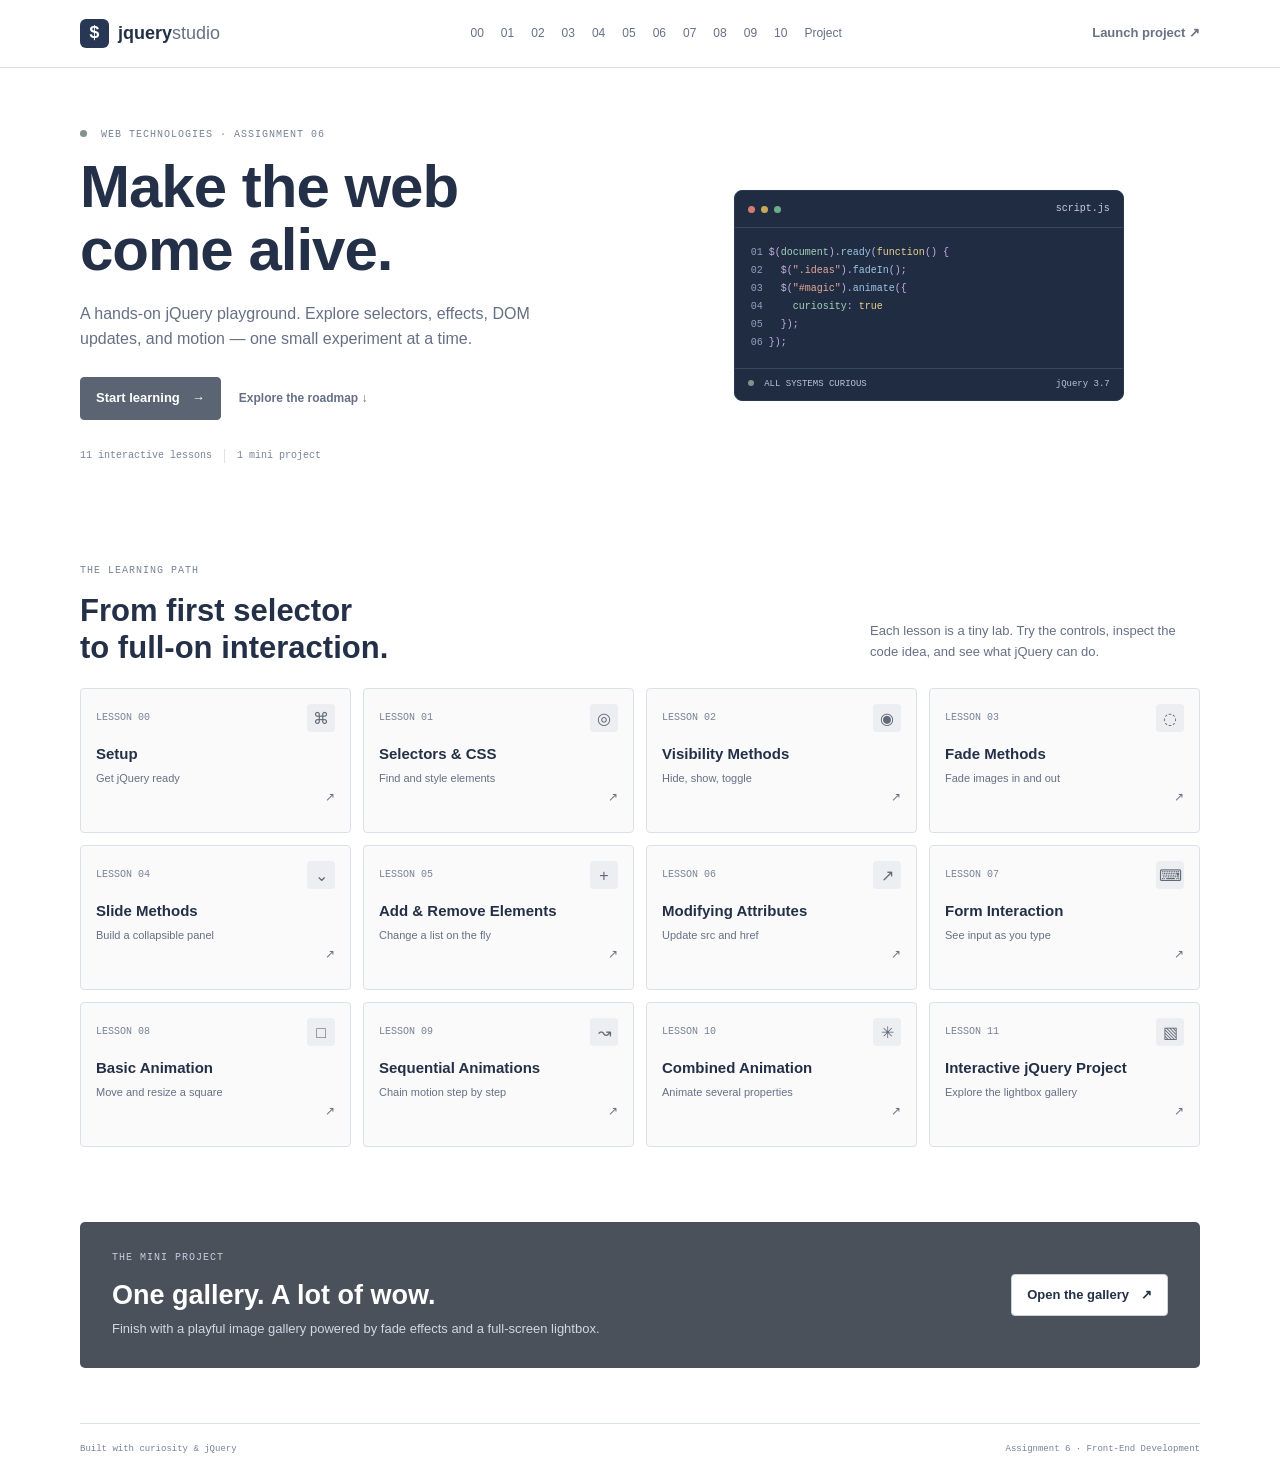
==== index.html @ 29f7f887 "DONE" ====
<!doctype html>
<html lang="en">
<head>
  <meta charset="utf-8">
  <meta name="viewport" content="width=device-width, initial-scale=1">
  <meta name="theme-color" content="#101a2d">
  <title>jQuery Studio | Assignment 6</title>
  <link rel="preconnect" href="https://fonts.googleapis.com">
  <link rel="preconnect" href="https://fonts.gstatic.com" crossorigin>
  <link href="https://fonts.googleapis.com/css2?family=DM+Mono:wght@400;500&family=DM+Sans:wght@400;500;600;700&family=Space+Grotesk:wght@500;600;700&display=swap" rel="stylesheet">
  <link rel="stylesheet" href="styles.css">
</head>
<body>
  <header class="site-header">
    <a class="brand" href="index.html"><span class="brand-mark">$</span><span>jquery<span class="brand-light">studio</span></span></a>
    <nav class="main-nav" id="main-nav" aria-label="Assignment tasks"></nav>
    <a class="header-cta" href="task-11.html">Launch project <span aria-hidden="true">↗</span></a>
  </header>
  <main>
    <section class="hero wrap">
      <div class="hero-copy">
        <p class="eyebrow"><span class="status-dot"></span> WEB TECHNOLOGIES · ASSIGNMENT 06</p>
        <h1>Make the web<br><span class="accent">come alive.</span></h1>
        <p class="hero-lede">A hands-on jQuery playground. Explore selectors, effects, DOM updates, and motion — one small experiment at a time.</p>
        <div class="hero-actions"><a class="button button-primary" href="task-0.html">Start learning <span>→</span></a><a class="text-link" href="#roadmap">Explore the roadmap <span>↓</span></a></div>
        <div class="hero-meta"><span>11 interactive lessons</span><span class="meta-divider"></span><span>1 mini project</span></div>
      </div>
      <div class="hero-art" aria-label="Decorative code illustration">
        <div class="orbit orbit-one"></div><div class="orbit orbit-two"></div><div class="orbit orbit-three"></div>
        <div class="code-card"><div class="code-top"><span></span><span></span><span></span><b>script.js</b></div><pre><span class="code-muted">01</span> <span class="code-purple">$(</span><span class="code-green">document</span><span class="code-purple">).</span><span class="code-blue">ready</span><span class="code-purple">(</span><span class="code-yellow">function</span><span class="code-purple">() {</span>
<span class="code-muted">02</span>   <span class="code-purple">$(</span><span class="code-orange">".ideas"</span><span class="code-purple">).</span><span class="code-blue">fadeIn</span><span class="code-purple">();</span>
<span class="code-muted">03</span>   <span class="code-purple">$(</span><span class="code-orange">"#magic"</span><span class="code-purple">).</span><span class="code-blue">animate</span><span class="code-purple">({</span>
<span class="code-muted">04</span>     <span class="code-green">curiosity</span><span class="code-purple">:</span> <span class="code-yellow">true</span>
<span class="code-muted">05</span>   <span class="code-purple">});</span>
<span class="code-muted">06</span> <span class="code-purple">});</span></pre><div class="code-footer"><span class="live-pill"><i></i> ALL SYSTEMS CURIOUS</span><span>jQuery 3.7</span></div></div>
        <div class="float-note note-top"><span>✳</span> little experiments</div><div class="float-note note-bottom"><span>↗</span> big possibilities</div>
      </div>
    </section>
    <section class="roadmap wrap" id="roadmap">
      <div class="section-heading"><div><p class="eyebrow">THE LEARNING PATH</p><h2>From first selector<br>to full-on interaction.</h2></div><p>Each lesson is a tiny lab. Try the controls, inspect the code idea, and see what jQuery can do.</p></div>
      <div class="roadmap-grid" id="roadmap-grid"></div>
    </section>
    <section class="project-banner wrap"><div><p class="eyebrow">THE MINI PROJECT</p><h2>One gallery. A lot of wow.</h2><p>Finish with a playful image gallery powered by fade effects and a full-screen lightbox.</p></div><a class="button button-light" href="task-11.html">Open the gallery <span>↗</span></a></section>
  </main>
  <footer class="site-footer wrap"><span>Built with curiosity & jQuery</span><span>Assignment 6 · Front-End Development</span></footer>
  <script src="https://code.jquery.com/jquery-3.7.1.min.js"></script>
  <script src="app.js"></script>
</body>
</html>
---- styles.css ----
:root {
    --ink: #243047; --muted: #667085; --paper: #ffffff; --soft: #f3f5f8; --line: #dce1e8; --blue: #4263a8; --cyan: #55b9a7;
}
* {
    box-sizing: border-box;
}
html {
    scroll-behavior: smooth;
}
body {
    margin: 0; background: var(--paper); color: var(--ink); font-family: Arial, Helvetica, sans-serif; font-size: 16px; line-height: 1.6;
}
a {
    color: inherit; text-decoration: none;
}
button,
input {
    font: inherit;
}
button {
    cursor: pointer;
}
.wrap {
    width: min(1120px, calc(100% - 40px)); margin: 0 auto;
}
.site-header {
    min-height: 68px; padding: 10px max(20px, calc((100vw - 1120px) / 2)); display: flex; align-items: center; justify-content: space-between; gap: 20px; background: #fff; border-bottom: 1px solid var(--line);
}
.brand {
    display: inline-flex; align-items: center; gap: 9px; font-weight: 700; font-size: 18px; white-space: nowrap;
}
.brand-mark {
    width: 29px; height: 29px; display: grid; place-items: center; border-radius: 6px; background: #283854; color: #fff; font-family: monospace;
}
.brand-light {
    color: var(--muted); font-weight: 400;
}
.main-nav {
    display: flex; align-items: center; gap: 3px;
}
.nav-link {
    padding: 5px 7px; border-radius: 4px; color: var(--muted); font-size: 12px;
}
.nav-link:hover,
.nav-link.active {
    background: #edf1f7; color: var(--blue);
}
.header-cta {
    color: var(--blue); font-size: 13px; font-weight: 700; white-space: nowrap;
}
.hero {
    min-height: 465px; display: grid; grid-template-columns: 1fr 1fr; align-items: center; gap: 35px; padding: 55px 0 65px;
}
.eyebrow,
.lesson-kicker {
    margin: 0 0 13px; color: #788397; font-family: monospace; font-size: 10px; letter-spacing: 1px;
}
.status-dot {
    display: inline-block; width: 7px; height: 7px; margin-right: 7px; border-radius: 50%; background: var(--cyan);
}
.hero h1 {
    margin: 0; font-size: clamp(48px, 6vw, 68px); line-height: 1.04; letter-spacing: -2px;
}
.accent {
    color: var(--blue);
}
.hero-lede {
    max-width: 470px; margin: 20px 0 25px; color: var(--muted); font-size: 16px;
}
.hero-actions {
    display: flex; align-items: center; flex-wrap: wrap; gap: 18px;
}
.button {
    display: inline-flex; align-items: center; justify-content: center; gap: 12px; padding: 10px 15px; border: 1px solid var(--blue); border-radius: 5px; font-size: 13px; font-weight: 700;
}
.button-primary {
    background: var(--blue); color: #fff;
}
.button-primary:hover {
    background: #344f88;
}
.button-light {
    background: #fff; color: var(--ink); border-color: #cbd2dd;
}
.text-link {
    color: var(--muted); font-size: 12px; font-weight: 700;
}
.text-link span {
    color: var(--blue);
}
.hero-meta {
    display: flex; align-items: center; gap: 12px; margin-top: 28px; color: #788397; font-family: monospace; font-size: 10px;
}
.meta-divider {
    width: 1px; height: 14px; background: var(--line);
}
.hero-art {
    display: grid; place-items: center; min-height: 300px; position: relative;
}
.orbit,
.float-note {
    display: none;
}
.code-card {
    width: min(390px, 92%); overflow: hidden; border: 1px solid #283854; border-radius: 8px; background: #202c42; color: #eef2f7;
}
.code-top {
    height: 37px; display: flex; align-items: center; gap: 6px; padding: 0 13px; border-bottom: 1px solid #ffffff20; color: #c5cede; font-family: monospace; font-size: 10px;
}
.code-top>span {
    width: 7px; height: 7px; border-radius: 50%; background: #d47c72;
}
.code-top>span:nth-child(2) {
    background: #c7a759;
}
.code-top>span:nth-child(3) {
    background: #69ae8a;
}
.code-top b {
    margin-left: auto; font-weight: 400;
}
.code-card pre {
    margin: 0; padding: 16px; font-family: monospace; font-size: 10px; line-height: 1.8; white-space: pre-wrap;
}
.code-muted {
    color: #91a0b8;
}
.code-purple {
    color: #c3b1df;
}
.code-green {
    color: #a4d2be;
}
.code-blue {
    color: #9dc6e5;
}
.code-yellow {
    color: #e9cf91;
}
.code-orange {
    color: #e5a897;
}
.code-footer {
    display: flex; justify-content: space-between; padding: 8px 13px; border-top: 1px solid #ffffff20; color: #b9c4d5; font-family: monospace; font-size: 9px;
}
.live-pill i {
    display: inline-block; width: 6px; height: 6px; margin-right: 5px; border-radius: 50%; background: var(--cyan);
}
.roadmap {
    padding: 30px 0 75px;
}
.section-heading {
    display: flex; justify-content: space-between; align-items: end; gap: 25px; margin-bottom: 22px;
}
.section-heading h2,
.project-banner h2 {
    margin: 0; font-size: 31px; line-height: 1.2; letter-spacing: -.7px;
}
.section-heading>p {
    max-width: 330px; margin: 0 0 4px; color: var(--muted); font-size: 13px;
}
.roadmap-grid {
    display: grid; grid-template-columns: repeat(4, 1fr); gap: 12px;
}
.roadmap-card {
    min-height: 145px; padding: 15px; border: 1px solid var(--line); border-radius: 7px; background: #fff;
}
.roadmap-card:hover {
    border-color: #9aaac5; background: #fafbfd;
}
.card-top {
    display: flex; align-items: center; justify-content: space-between;
}
.card-number {
    color: #788397; font-family: monospace; font-size: 10px;
}
.card-icon {
    width: 28px; height: 28px; display: grid; place-items: center; border-radius: 5px; background: #eef1f6; color: var(--blue);
}
.roadmap-card h3 {
    margin: 10px 0 4px; font-size: 15px;
}
.roadmap-card p {
    margin: 0; color: var(--muted); font-size: 11px;
}
.card-arrow {
    float: right; color: var(--blue); font-size: 12px;
}
.project-banner {
    display: flex; align-items: center; justify-content: space-between; gap: 20px; margin-bottom: 55px; padding: 28px 32px; border-radius: 8px; background: #283854; color: #fff;
}
.project-banner:after {
    display: none;
}
.project-banner .eyebrow {
    color: #c5cede;
}
.project-banner h2 {
    font-size: 27px;
}
.project-banner p:not(.eyebrow) {
    margin: 7px 0 0; color: #d0d7e2; font-size: 13px;
}
.site-footer {
    display: flex; justify-content: space-between; gap: 12px; padding: 18px 0 24px; border-top: 1px solid var(--line); color: #788397; font-family: monospace; font-size: 9px;
}
.lesson-layout {
    display: grid; grid-template-columns: 195px minmax(0, 1fr); gap: 42px; min-height: calc(100vh - 150px); padding: 42px 0 75px;
}
.lesson-rail {
    position: sticky; top: 20px; align-self: start;
}
.back-link {
    display: inline-block; margin-bottom: 25px; color: var(--muted); font-size: 12px; font-weight: 700;
}
.lesson-rail .eyebrow {
    margin-bottom: 9px;
}
.rail-link {
    display: block; margin: 2px 0; padding: 6px 8px; border-radius: 4px; color: var(--muted); font-size: 11px;
}
.rail-link.active,
.rail-link:hover {
    background: #edf1f7; color: var(--blue);
}
.lesson-content {
    max-width: 830px;
}
.lesson-kicker {
    color: var(--blue);
}
.lesson-title {
    margin: 0; font-size: clamp(32px, 4vw, 44px); line-height: 1.15; letter-spacing: -1px;
}
.lesson-intro {
    max-width: 650px; margin: 12px 0 25px; color: var(--muted); font-size: 14px;
}
.lab-card,
.concept-card {
    margin-bottom: 15px; padding: 21px; border: 1px solid var(--line); border-radius: 7px; background: #fff;
}
.lab-header {
    display: flex; align-items: center; justify-content: space-between; gap: 12px; margin-bottom: 14px;
}
.lab-label {
    color: #788397; font-family: monospace; font-size: 9px; letter-spacing: .7px;
}
.lab-card h3,
.concept-card h3 {
    margin: 0 0 6px; font-size: 17px;
}
.lab-card p,
.concept-card p {
    margin: 0 0 13px; color: var(--muted); font-size: 12px;
}
.control-row {
    display: flex; flex-wrap: wrap; gap: 8px; margin: 13px 0;
}
.demo-button {
    padding: 8px 12px; border: 1px solid var(--blue); border-radius: 4px; background: var(--blue); color: #fff; font-size: 11px; font-weight: 700;
}
.demo-button:hover {
    background: #344f88;
}
.demo-button.secondary {
    border-color: #cbd2dd; background: #f3f5f8; color: var(--ink);
}
.demo-button.secondary:hover {
    background: #e7ebf1;
}
.demo-button.coral {
    border-color: #ba685e; background: #ba685e;
}
.demo-button.mint {
    border-color: #388b78; background: #388b78;
}
.demo-surface {
    min-height: 70px; margin-top: 11px; padding: 16px; border: 1px dashed #cbd2dd; border-radius: 5px; background: #f7f8fa;
}
.demo-output {
    min-height: 22px; margin-top: 9px; color: var(--muted); font-family: monospace; font-size: 10px;
}
.sample-row {
    display: flex; flex-wrap: wrap; align-items: center; gap: 9px;
}
.sample-chip {
    padding: 9px 12px; border: 1px solid var(--line); border-radius: 5px; background: #fff; color: #53617a; font-size: 12px;
}
.sample-chip.highlight {
    border-color: #bcc9dc; background: #edf1f7; color: var(--blue);
}
.code-snippet {
    margin-top: 14px; padding: 13px 15px; overflow: auto; border-radius: 5px; background: #202c42; color: #e3e8ef; font-family: monospace; font-size: 10px; line-height: 1.8;
}
.code-snippet .comment {
    color: #aab5c4;
}
.code-snippet .keyword {
    color: #c3b1df;
}
.code-snippet .string {
    color: #e5a897;
}

.code-snippet .method {
    color: #9dc6e5;
}

.lesson-pagination {
    display: flex; justify-content: space-between; align-items: center; gap: 15px; margin-top: 24px; padding-top: 17px; border-top: 1px solid var(--line);
}

.page-step {
    color: var(--muted); font-size: 11px; font-weight: 700;
}

.page-step span {
    display: block; color: #8993a3; font-family: monospace; font-size: 9px; font-weight: 400;
}

.page-step.next {
    color: var(--blue); text-align: right;
}

.image-demo {
    display: block; width: 100%; height: 175px; border-radius: 5px; object-fit: cover;
}

.gallery-grid {
    display: grid; grid-template-columns: repeat(3, 1fr); gap: 10px;
}

.gallery-tile {
    position: relative; overflow: hidden; margin: 0; border-radius: 5px; background: #e8ecf2; cursor: pointer;
}

.gallery-tile img {
    display: block; width: 100%; height: 170px; object-fit: cover;
}

.gallery-caption {
    position: absolute; right: 0; bottom: 0; left: 0; padding: 20px 10px 8px; background: linear-gradient(transparent, #182236d9); color: #fff; font-size: 10px; font-weight: 700;
}

.lightbox {
    position: fixed; inset: 0; z-index: 50; display: grid; place-items: center; padding: 25px; background: #182236e8;
}

.lightbox img {
    max-width: min(900px, 92vw); max-height: 82vh; border-radius: 6px;
}

.lightbox-close {
    position: absolute; top: 20px; right: 24px; width: 38px; height: 38px; border: 0; border-radius: 50%; background: #fff; color: var(--ink); font-size: 22px;
}

.text-input {
    width: 100%; max-width: 340px; padding: 9px 10px; border: 1px solid #cbd2dd; border-radius: 4px; background: #fff; font-size: 12px;
}

.text-input:focus {
    border-color: var(--blue); outline: 2px solid #4263a822;
}

.input-label {
    display: block; margin-bottom: 4px; color: var(--muted); font-size: 10px;
}

.field {
    margin-bottom: 11px;
}

.demo-list {
    margin: 0; padding: 0; list-style: none;
}

.demo-list li {
    display: flex; justify-content: space-between; padding: 9px 11px; border-top: 1px solid var(--line); color: #53617a; font-size: 12px;
}

.remove-item {
    border: 0; background: transparent; color: #a44c43; font-weight: 700;
}

.slide-panel {
    padding: 17px; border-radius: 5px; background: #edf1f7; color: #53617a; font-size: 12px;
}

.anim-stage {
    position: relative; height: 220px; overflow: hidden; border-radius: 5px; background: #f0f2f5;
}

.anim-box {
    position: absolute; top: 25px; left: 25px; width: 62px; height: 62px; border-radius: 6px; background: #5475b8;
}

.ready-badge {
    display: inline-flex; align-items: center; gap: 7px; padding: 5px 9px; border-radius: 20px; background: #eaf4f0; color: #347461; font-family: monospace; font-size: 10px;
}

.ready-badge i {
    width: 6px; height: 6px; border-radius: 50%; background: #388b78;
}

.hint {
    margin-top: 12px; padding: 10px 12px; border-left: 3px solid var(--cyan); background: #f7f8fa; color: var(--muted); font-size: 11px;
}

@media (max-width: 900px) {
    .main-nav {
        gap: 0; }

    .nav-link {
        padding: 5px; font-size: 10px; }

    .roadmap-grid {
        grid-template-columns: repeat(3, 1fr); }

    .lesson-layout {
        gap: 25px; }
}

@media (max-width: 700px) {
    .wrap {
        width: calc(100% - 32px); }

    .site-header {
        min-height: 62px; padding: 9px 16px; }

    .main-nav {
        display: none; }

    .hero {
        grid-template-columns: 1fr; padding: 42px 0 50px; }

    .hero h1 {
        font-size: 52px; }

    .hero-art {
        min-height: 250px; }

    .section-heading {
        display: block; }

    .section-heading h2 {
        font-size: 28px; }

    .section-heading>p {
        margin-top: 10px; }

    .roadmap-grid {
        grid-template-columns: repeat(2, 1fr); gap: 9px; }

    .roadmap-card {
        min-height: 135px; padding: 12px; }

    .project-banner {
        align-items: flex-start; flex-direction: column; padding: 23px; }

    .site-footer {
        flex-direction: column; }

    .lesson-layout {
        grid-template-columns: 1fr; gap: 18px; padding-top: 25px; }

    .lesson-rail {
        position: static; }

    .lesson-rail #lesson-rail-nav {
        display: flex; gap: 3px; overflow-x: auto; }

    .rail-link {
        white-space: nowrap; }

    .back-link {
        margin-bottom: 12px; }

    .lesson-rail .eyebrow {
        margin-bottom: 4px; }

    .lesson-title {
        font-size: 35px; }

    .lab-card,
    .concept-card {
        padding: 16px; }

    .gallery-grid {
        grid-template-columns: repeat(2, 1fr); }

    .gallery-tile img {
        height: 140px; }
}

@media (max-width: 410px) {

    .roadmap-grid,
    .gallery-grid {
        grid-template-columns: 1fr; }

    .hero h1 {
        font-size: 46px; }

    .gallery-tile img {
        height: 190px; }
}

/* Keep the colors simple and low contrast. */
:root {
    --blue: #5b6472; --cyan: #81938a;
}

.accent {
    color: var(--ink);
}

.hero h1 {
    font-size: clamp(46px, 5.5vw, 60px); letter-spacing: -1px;
}

.section-heading h2,
.project-banner h2 {
    letter-spacing: 0;
}

.header-cta,
.text-link span,
.card-arrow {
    color: #687282;
}

.nav-link:hover,
.nav-link.active,
.rail-link.active,
.rail-link:hover {
    background: #f0f1f3; color: #424b58;
}

.roadmap-card {
    border-radius: 4px; background: #fafafa;
}

.roadmap-card:hover {
    border-color: #c5cad1; background: #f5f6f7;
}

.card-icon {
    border-radius: 4px; background: #eceef1; color: #616a77;
}

.project-banner {
    border-radius: 5px; background: #4a515b;
}

.button,
.demo-button {
    border-radius: 4px;
}
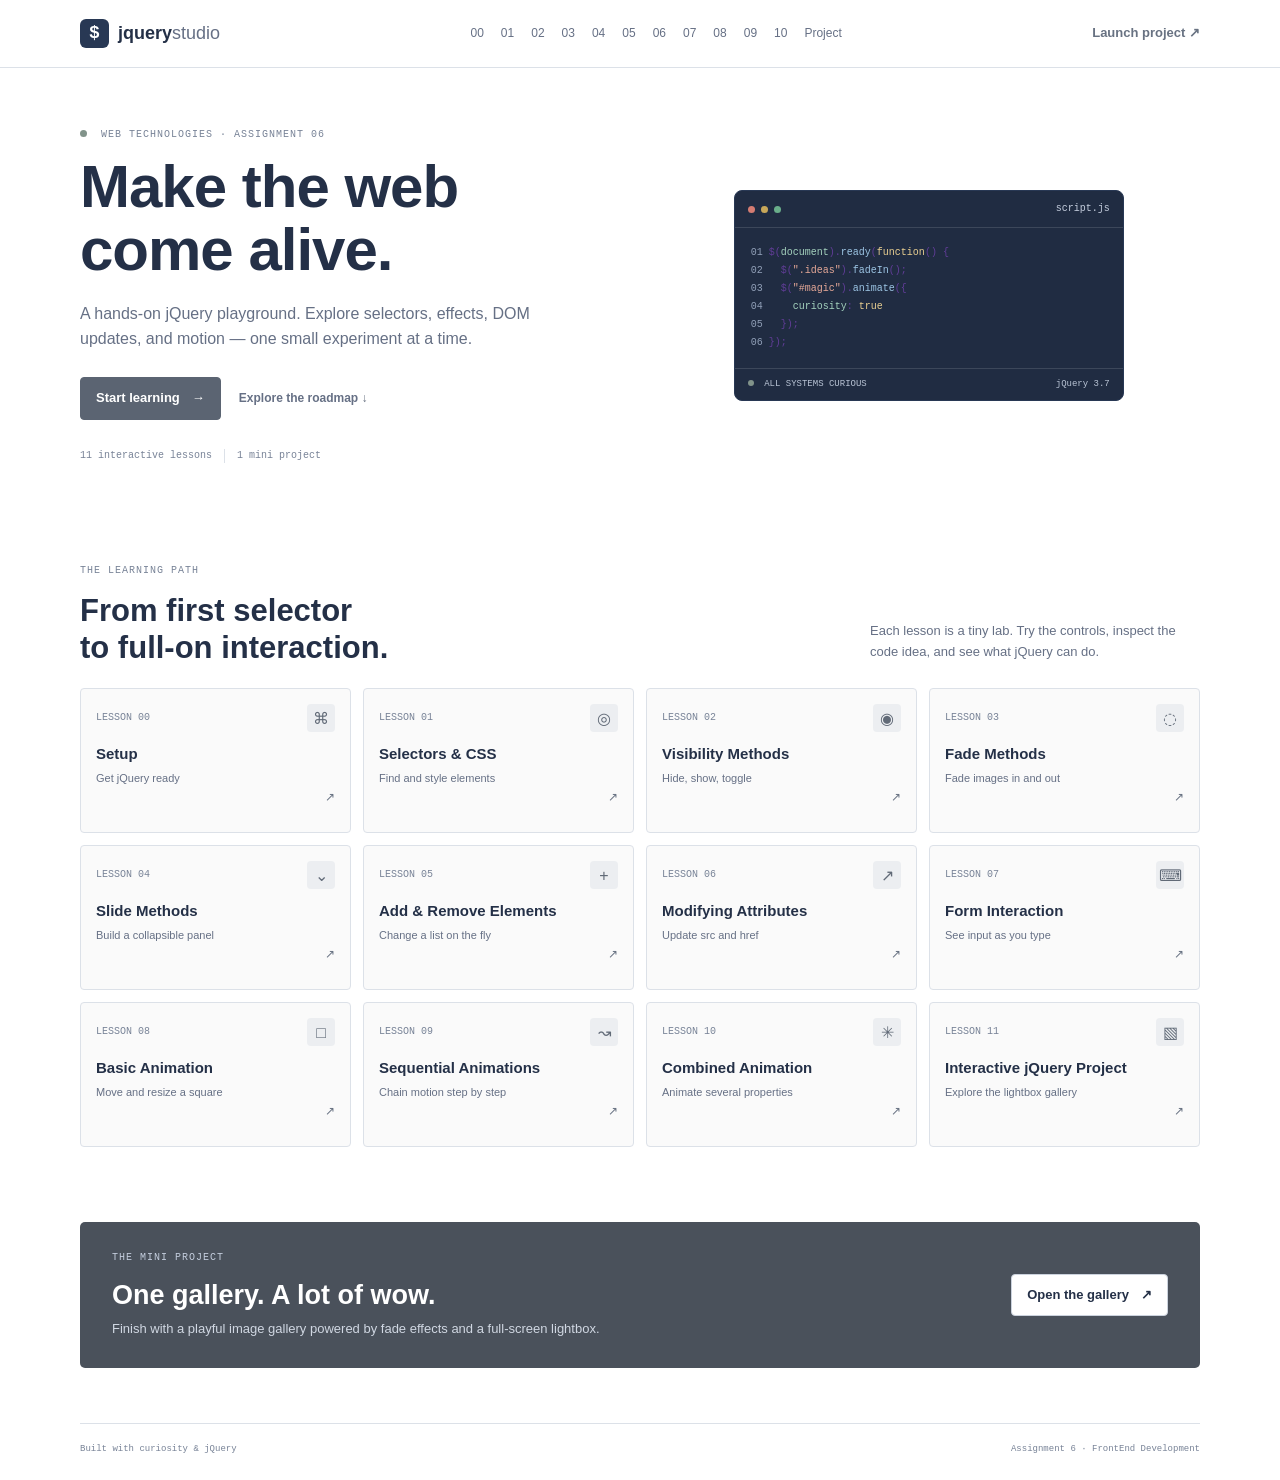
==== commit da338f3e: "Fix a link" ====
--- a/index.html
+++ b/index.html
@@ -42,7 +42,7 @@
     </section>
     <section class="project-banner wrap"><div><p class="eyebrow">THE MINI PROJECT</p><h2>One gallery. A lot of wow.</h2><p>Finish with a playful image gallery powered by fade effects and a full-screen lightbox.</p></div><a class="button button-light" href="task-11.html">Open the gallery <span>↗</span></a></section>
   </main>
-  <footer class="site-footer wrap"><span>Built with curiosity & jQuery</span><span>Assignment 6 · Front-End Development</span></footer>
+  <footer class="site-footer wrap"><span>Built with curiosity & jQuery</span><span>Assignment 6 · FrontEnd Development</span></footer>
   <script src="https://code.jquery.com/jquery-3.7.1.min.js"></script>
   <script src="app.js"></script>
 </body>
--- a/styles.css
+++ b/styles.css
@@ -126,7 +126,7 @@
     color: #91a0b8;
 }
 .code-purple {
-    color: #c3b1df;
+    color: #603d97;
 }
 .code-green {
     color: #a4d2be;
